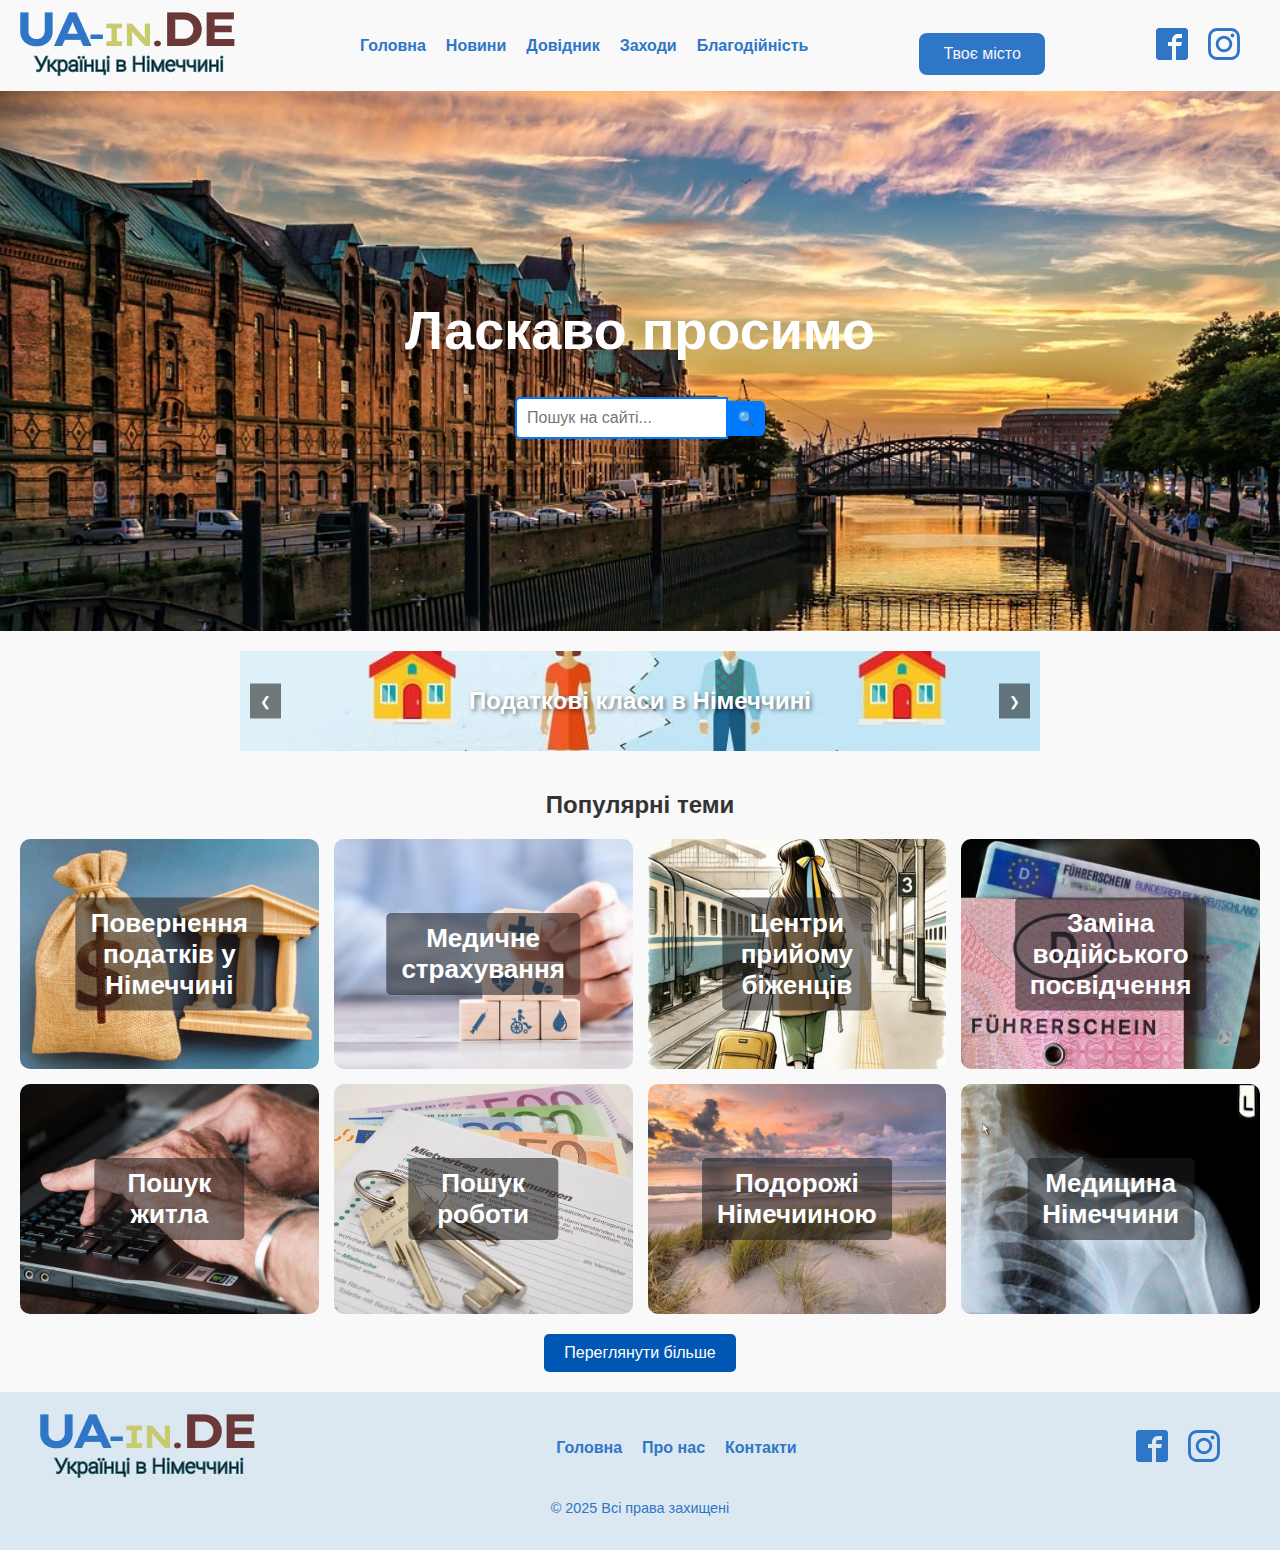
==== index.html @ 9ce5b5c3 "first commit" ====
<!DOCTYPE html>
<html lang="en">
  <head>
    <meta charset="UTF-8" />
    <meta name="viewport" content="width=device-width, initial-scale=1.0" />
    <title>ГОЛОВНА СТОРІНКА/Українці в Німеччині</title>
    <link rel="stylesheet" href="./src/styles/main.css" />
  </head>
  <body>
    <!-- Header -->
    <header class="header">
      <div class="header__container">
        <div>
          <a class="header__logo" href="/">
            <img src="./public/images/LOGO.png" alt="Логотип - ua-in.de" />
          </a>
        </div>

        <nav class="header__nav">
          <ul class="header__menu">
            <li>
              <a class="header__link" href="/index.html">Головна</a>
            </li>
            <li><a class="header__link" href="#">Новини</a></li>
            <li>
              <a class="header__link" href="src/pages/leistungen.html"
                >Довідник</a
              >
            </li>
            <li><a class="header__link" href="#">Заходи</a></li>
            <li><a class="header__link" href="#">Благодійність</a></li>
          </ul>
        </nav>
        <button class="hero__button" id="openModal">Твоє місто</button>
        <div class="header__icons">
          <a href="#">
            <svg class="header__icon">
              <use href="/public/icons/symbol-defs.svg#icon-facebook2"></use>
            </svg>
          </a>
          <a href="#">
            <svg class="header__icon">
              <use href="/public/icons/symbol-defs.svg#icon-instagram"></use>
            </svg>
          </a>
        </div>

        <!-- Бургер-кнопка -->
        <button class="header__burger-btn" type="button">
          <svg class="header__icon-burger-menu" width="30" height="30">
            <use href="/public/icons/symbol-defs.svg#icon-menu"></use>
          </svg>
        </button>
      </div>

      <!-- Мобільне меню (модальне вікно) -->
      <div class="mobile-menu">
        <button class="mobile-menu__close">&times;</button>
        <ul class="mobile-menu__list">
          <li>
            <a class="mobile-menu__link" href="./index.html">Головна</a>
          </li>
          <li><a class="mobile-menu__link" href="#">Новини</a></li>
          <li>
            <a class="mobile-menu__link" href="">Довідник</a>
          </li>
          <li><a class="mobile-menu__link" href="#">Заходи</a></li>
          <li><a class="mobile-menu__link" href="#">Біженці</a></li>
        </ul>
        <button class="hero__button" id="openModal">Твоє місто</button>
        <div class="mobile-menu__icons">
          <a href="#">
            <svg class="header__icon">
              <use href="./icons/symbol-defs.svg#icon-facebook2"></use>
            </svg>
          </a>
          <a href="#">
            <svg class="header__icon">
              <use href="./icons/symbol-defs.svg#icon-instagram"></use>
            </svg>
          </a>
        </div>
      </div>
    </header>

    <!-- Hero -->
    <section
      class="hero"
      style="background-image: url('./public/images/hamburg-3846525_1280.jpg')"
    >
      <div class="hero__content">
        <h1 class="hero__title">Ласкаво просимо</h1>
        <p class="hero__description"></p>

        <div class="search-container">
          <input
            type="text"
            id="searchInput"
            class="search-input"
            placeholder="Пошук на сайті..."
          />
          <button id="searchButton" class="search-button">🔍</button>
        </div>
      </div>
    </section>
    <!--  Стрічка новин -->
    <section class="news">
      <div class="slider">
        <button class="slider__button slider__button--prev" id="prevSlide">
          &#10094;
        </button>
        <div class="slider__wrapper">
          <div class="slider__track" id="sliderTrack">
            <div
              class="slider__item"
              style="background-image: url('public/images/steuerwechsel.jpg')"
            >
              <div class="slider__text">Податкові класи в Німеччині</div>
            </div>
            <div class="slider__item" style="background-image: url('img2.jpg')">
              <div class="slider__text">Центри прийому біженців</div>
            </div>
            <div class="slider__item" style="background-image: url('img3.jpg')">
              <div class="slider__text">Медичне страхування в Німеччині</div>
            </div>
            <div class="slider__item" style="background-image: url('img4.jpg')">
              <div class="slider__text">Пошук роботи</div>
            </div>
            <div class="slider__item" style="background-image: url('img5.jpg')">
              <div class="slider__text">Пошук помешкання</div>
            </div>
          </div>
        </div>
        <button class="slider__button slider__button--next" id="nextSlide">
          &#10095;
        </button>
      </div>
    </section>

    <!-- Top-tema -->
    <section class="topics">
      <h2>Популярні теми</h2>
      <div class="topics__grid">
        <div
          class="topic"
          style="background-image: url('public/images/steuerklasse.webp')"
        >
          <span class="topic__text">Повернення податків у Німеччині</span>
        </div>
        <div
          class="topic"
          style="background-image: url('public/images/Krankenversicherung.jpg')"
        >
          <span class="topic__text">Медичне страхування</span>
        </div>
        <div
          class="topic topic--hidden"
          style="background-image: url('public/images/flüchtlingen.jpg')"
        >
          <span class="topic__text">Центри прийому біженців</span>
        </div>
        <div
          class="topic topic--hidden"
          style="background-image: url('public/images/fürerschein.jpg')"
        >
          <span class="topic__text">Заміна водійського посвідчення</span>
        </div>
        <div
          class="topic topic--hidden"
          style="background-image: url('public/images/arbeitssuche.jpg')"
        >
          <span class="topic__text">Пошук житла</span>
        </div>
        <div
          class="topic topic--hidden"
          style="background-image: url('public/images/wohnungsuche.jpg')"
        >
          <span class="topic__text">Пошук роботи</span>
        </div>
        <div
          class="topic topic--hidden"
          style="background-image: url('public/images/reise\ deutscland.jpg')"
        >
          <span class="topic__text">Подорожі Німечииною</span>
        </div>
        <div
          class="topic topic--hidden"
          style="background-image: url('public/images/medicine.jpg')"
        >
          <span class="topic__text">Медицина Німеччини</span>
        </div>
      </div>
      <div class="topics__button-container">
        <a href="more-topics.html" class="topics__button">Переглянути більше</a>
      </div>
    </section>

    <!-- Footer -->
    <footer class="footer">
      <div class="footer__container">
        <div class="footer__logo">
          <a class="header__logo" href="/">
            <img src="./public/images/LOGO.png" alt="Логотип- ua-in.de" />
          </a>
        </div>
        <nav class="footer__nav">
          <ul>
            <li><a href="#">Головна</a></li>
            <li><a href="#">Про нас</a></li>
            <li><a href="#">Контакти</a></li>
          </ul>
        </nav>
        <div class="header__icons">
          <a href="#">
            <svg class="header__icon">
              <use href="./public/"></use>
            </svg>
          </a>
          <a href="#">
            <svg class="header__icon">
              <use href="/public/icons/symbol-defs.svg#icon-facebook2"></use>
            </svg>
          </a>
          <a href="#">
            <svg class="header__icon">
              <use href="/public/icons/symbol-defs.svg#icon-instagram"></use>
            </svg>
          </a>
        </div>
      </div>
      <div class="footer__bottom">
        <p>&copy; 2025 Всі права захищені</p>
      </div>
    </footer>

    <!-- ТВОЄ МІСТО -->
    <div class="modal" id="modal">
      <div class="modal__content">
        <span class="modal__close" id="closeModal">&times;</span>
        <h2>Вибери своє місто</h2>
        <ul class="modal__list">
          <li>
            <a href="src/pages/index.html" target="_blank">Дортмунд</a>
          </li>
          <li>
            <a
              href="https://de.wikipedia.org/wiki/D%C3%BCsseldorf"
              target="_blank"
              >Дюсельдорф</a
            >
          </li>
          <li>
            <a href="https://en.wikipedia.org/wiki/Berlin" target="_blank"
              >Берлін</a
            >
          </li>
          <li>
            <a href="https://en.wikipedia.org/wiki/Hamburg" target="_blank"
              >Гамбург</a
            >
          </li>
          <li>
            <a href="https://en.wikipedia.org/wiki/Munich" target="_blank"
              >Мюнхен</a
            >
          </li>
          <li>
            <a href="https://en.wikipedia.org/wiki/Cologne" target="_blank"
              >Кельн</a
            >
          </li>
          <li>
            <a href="https://en.wikipedia.org/wiki/Frankfurt" target="_blank"
              >Франкфурт</a
            >
          </li>
        </ul>
      </div>
    </div>
  </body>
  <script src="./src/scripts/burger.js"></script>
  <script src="./src/scripts/sity.js"></script>
  <script src="./src/scripts/news-slider.js"></script>
  <script src="./src/scripts/search.js"></script>
  <script src="./src/scripts/leistungen.js"></script>
</html>
---- src/styles/main.css ----
@charset "UTF-8";
.header__container {
  display: flex;
  flex-wrap: wrap;
  gap: 30px;
  max-width: 100%;
  justify-content: space-between;
  align-items: center;
  padding: 10px 20px;
}
.header__menu {
  display: flex;
  gap: 20px;
  list-style-type: none;
  padding: 0;
  margin: 0;
}
.header__link {
  transition: color 0.3s ease-in;
  color: #2f76c7;
  font-weight: 700;
  text-decoration: none;
}
.header__link:hover {
  color: black;
}
.header__icons {
  display: flex;
  gap: 20px;
  margin-right: 20px; /* Відступ справа */
}
.header__icon {
  width: 32px;
  height: 32px;
  font-weight: bold;
  fill: #2f76c7;
  transition: fill 0.3s ease-in;
  font-weight: 800;
}
.header__icon:hover {
  fill: rgb(0, 0, 0);
}
.header__burger-btn {
  display: none;
  background: none;
  border: none;
  cursor: pointer;
  margin-right: 20px;
}
@media screen and (max-width: 900px) {
  .header .header__icons {
    display: none;
  }
}
@media screen and (max-width: 600px) {
  .header .header__menu {
    display: none;
  }
  .header .header__burger-btn {
    display: block;
    fill: #2f76c7;
  }
}

.mobile-menu {
  position: fixed;
  top: 0;
  left: 0;
  width: 100%;
  height: 100vh;
  background: rgba(0, 0, 0, 0.8);
  display: flex;
  flex-direction: column;
  justify-content: center;
  align-items: center;
  gap: 20px;
  opacity: 0;
  visibility: hidden;
  transform: translateY(-100%);
  transition: opacity 0.3s ease, transform 0.3s ease, visibility 0.3s;
}

.mobile-menu.active {
  opacity: 1;
  visibility: visible;
  transform: translateY(0);
}

.mobile-menu__close {
  position: absolute;
  top: 15px;
  right: 20px;
  background: none;
  border: none;
  font-size: 30px;
  color: white;
  cursor: pointer;
}

.mobile-menu__list {
  list-style: none;
  padding: 0;
  margin: 0;
}

.mobile-menu__link {
  color: white;
  font-size: 24px;
  text-decoration: none;
}

.mobile-menu__icons {
  display: flex;
  gap: 20px;
}

.hero {
  display: flex;
  align-items: center;
  justify-content: center;
  height: 60vh;
  background-image: url(/media/hamburg-3846525_1280.jpg);
  background-image: linear-gradient(-22px 22px 77px 25px black);
  background-size: cover;
  background-repeat: no-repeat;
  background-attachment: fixed;
  margin-bottom: 20px;
  color: white;
  text-align: center;
}
.hero__title {
  font-size: 54px;
  text-shadow: gray;
  font-weight: 700;
}
.hero__button {
  margin-top: 1rem;
  padding: 0.75rem 1.5rem;
  background-color: #2f76c7;
  color: #f8f5f5;
  border: none;
  border-radius: 8px;
  font-size: 1rem;
  cursor: pointer;
  transition: background 0.3s;
}
.hero__button:hover {
  background-color: #0056b3;
}

.modal {
  display: none;
  position: fixed;
  top: 0;
  left: 0;
  width: 100%;
  height: 100%;
  background: rgba(0, 0, 0, 0.5);
  align-items: center;
  justify-content: center;
}
.modal__content {
  background: white;
  padding: 20px;
  border-radius: 8px;
  text-align: center;
  position: relative;
}
.modal__close {
  position: absolute;
  top: 10px;
  right: 20px;
  font-size: 24px;
  cursor: pointer;
}
.modal__list {
  list-style: none;
  padding: 0;
}
.modal__list li {
  margin: 10px 0;
}
.modal__list a {
  text-decoration: none;
  color: #007bff;
}
.modal__list a:hover {
  text-decoration: underline;
}

.footer {
  background-color: #dbe8f1;
  color: white;
  padding: 20px 0;
  text-align: center;
  background-image: -moz-linear-gradient(#7f8397, #comments);
}
.footer__container {
  display: flex;
  justify-content: space-between;
  align-items: center;
  flex-wrap: wrap;
  max-width: 1200px;
  margin: 0 auto;
  padding: 0 20px;
}
.footer__logo {
  font-size: 1.5rem;
  font-weight: bold;
}
.footer__nav ul {
  list-style: none;
  padding: 0;
  display: flex;
  gap: 20px;
  font-weight: 700;
}
.footer__nav a {
  color: #185aa6;
  text-decoration: none;
  transition: color 0.3s ease-in;
  color: #2f76c7;
}
.footer__nav a:hover {
  color: #000000;
}
.footer__social {
  display: flex;
  gap: 15px;
}
.footer__social-link {
  color: #2f76c7;
  text-decoration: none;
  transition: color 0.3s;
}
.footer__bottom {
  margin-top: 15px;
  font-size: 0.9rem;
  color: #2f76c7;
}
@media (max-width: 1024px) {
  .footer .footer__container {
    flex-direction: column;
    align-items: center;
  }
  .footer .footer__logo {
    margin-bottom: 20px;
  }
  .footer .footer__nav ul {
    flex-direction: column;
    gap: 10px;
  }
  .footer .footer__social {
    margin-top: 20px;
  }
}
@media (max-width: 768px) {
  .footer .footer__container {
    padding: 0 15px;
  }
  .footer .footer__logo {
    font-size: 1.2rem;
  }
  .footer .footer__nav ul {
    gap: 15px;
  }
  .footer .footer__bottom {
    font-size: 0.8rem;
    color: #2f76c7;
  }
}
@media (max-width: 480px) {
  .footer .footer__logo {
    font-size: 1rem;
  }
  .footer .footer__nav ul {
    gap: 10px;
  }
  .footer .footer__bottom {
    font-size: 0.7rem;
    color: #2f76c7;
  }
}

.slider {
  position: relative;
  overflow: hidden;
  width: 100%;
  max-width: 800px;
  margin: auto;
}

.slider__wrapper {
  display: flex;
  width: 100%;
  overflow: hidden;
}

.slider__track {
  display: flex;
  transition: transform 0.5s ease-in-out;
  width: 100%;
}

.slider__item {
  min-width: 100%;
  height: 100px;
  background-size: cover;
  background-position: center;
  display: flex;
  align-items: center;
  justify-content: center;
  color: white;
  font-size: 24px;
  font-weight: bold;
  text-shadow: 2px 2px 4px rgba(0, 0, 0, 0.5);
}

.slider__button {
  position: absolute;
  top: 50%;
  transform: translateY(-50%);
  background: rgba(0, 0, 0, 0.5);
  color: white;
  border: none;
  padding: 10px;
  cursor: pointer;
}

.slider__button--prev {
  left: 10px;
}

.slider__button--next {
  right: 10px;
}

.topics {
  padding: 20px;
  text-align: center;
}

.topics__grid {
  display: grid;
  grid-template-columns: repeat(4, 1fr);
  gap: 15px;
}

.topic {
  background-size: cover;
  background-position: center;
  background-repeat: no-repeat;
  color: white;
  text-align: center;
  padding: 40px;
  height: 150px;
  border-radius: 10px;
  position: relative;
  display: flex;
  align-items: center;
  justify-content: center;
  transition: transform 0.3s ease-in-out;
  cursor: pointer;
}

.topic__text {
  background: rgba(31, 29, 29, 0.552);
  padding: 10px 15px;
  border-radius: 5px;
  font-size: 26px;
  font-weight: bold;
  position: absolute;
  top: 50%;
  left: 50%;
  transform: translate(-50%, -50%);
}

.topic:hover {
  transform: scale(1.05);
}

.topics__button-container {
  margin-top: 20px;
  text-align: center;
}

.topics__button {
  background: #0056b3;
  color: white;
  padding: 10px 20px;
  border-radius: 5px;
  text-decoration: none;
  display: inline-block;
  transition: background 0.3s;
}

.topics__button:hover {
  background: #003d80;
}

@media (max-width: 1024px) {
  .topics__grid {
    grid-template-columns: repeat(2, 1fr);
  }
  .topic--hidden:nth-child(n+5) {
    display: none;
  }
}
@media (max-width: 600px) {
  .topics__grid {
    grid-template-columns: repeat(1, 1fr);
  }
  .topic--hidden:nth-child(n+3) {
    display: none;
  }
}
body {
  font-family: Arial, sans-serif;
  background-color: #f9f9f9;
  color: #2f76c7;
  text-align: center;
}

.container {
  max-width: 600px;
  margin: auto;
  background: white;
  padding: 20px;
  border-radius: 10px;
  box-shadow: 0 0 10px rgba(0, 0, 0, 0.1);
}

.filters {
  margin-bottom: 20px;
}

select {
  padding: 10px;
  margin: 5px;
  font-size: 16px;
  border: 2px solid #2f76c7;
  border-radius: 5px;
  color: #6b3838;
}

.service-list {
  list-style: none;
  padding: 0;
}
.service-list li {
  padding: 10px;
  background: #2f76c7;
  color: white;
  margin: 5px 0;
  border-radius: 5px;
  cursor: pointer;
  transition: 0.3s;
}
.service-list li:hover {
  background: #6b3838;
}
.service-list li .company-info {
  display: none;
  background: white;
  color: black;
  padding: 10px;
  margin-top: 5px;
  border-radius: 5px;
  border: 1px solid #2f76c7;
}

.search-container {
  display: flex;
  align-items: center;
  justify-content: center;
  margin: 20px auto;
  width: 100%;
  max-width: 250px;
}

.search-input {
  width: 100%;
  padding: 10px;
  font-size: 16px;
  border: 2px solid #007bff;
  border-radius: 5px 0 0 5px;
  outline: none;
}

.search-button {
  padding: 10px;
  background-color: #007bff;
  color: white;
  border: none;
  cursor: pointer;
  border-radius: 0 5px 5px 0;
}

.search-button:hover {
  background-color: #0056b3;
}

body {
  color: #333;
  font-family: Arial, sans-serif;
  margin: 0;
  padding: 0;
}/*# sourceMappingURL=main.css.map */
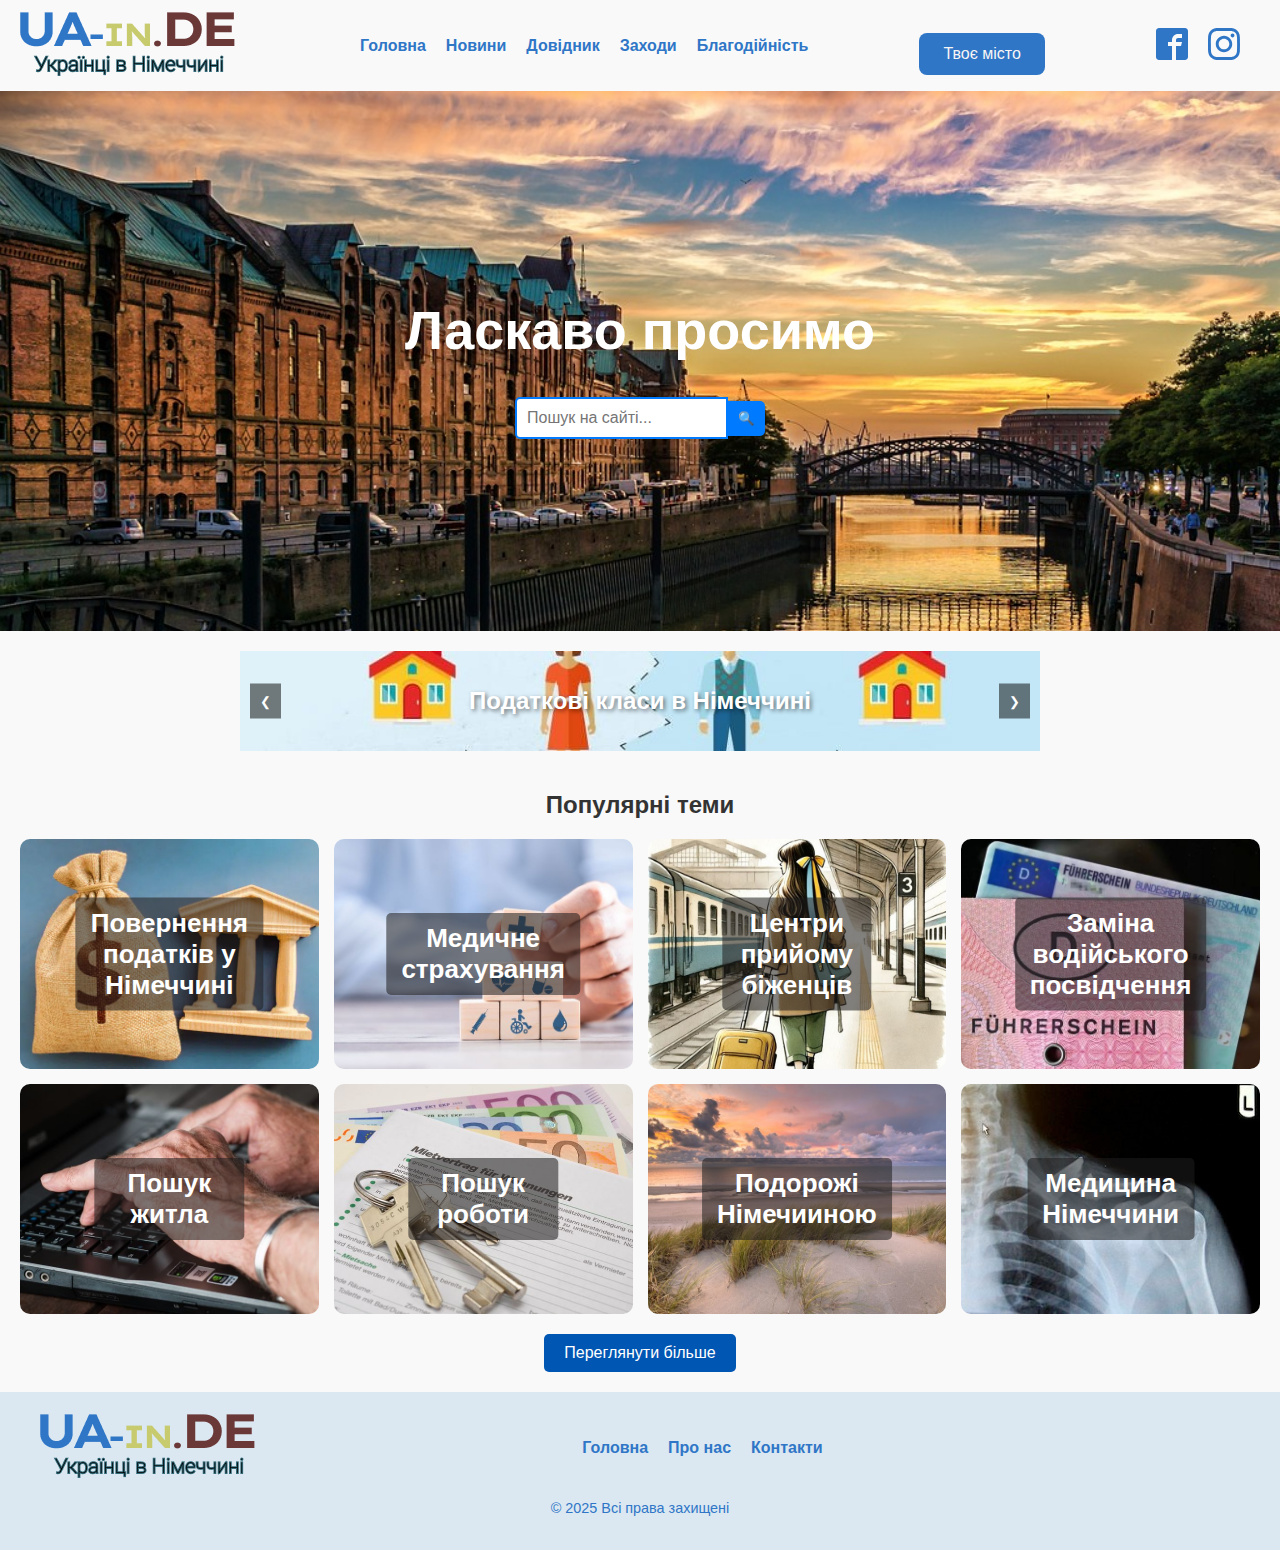
==== commit a57eba5d: "2 commit" ====
--- a/index.html
+++ b/index.html
@@ -48,7 +48,7 @@
         <!-- Бургер-кнопка -->
         <button class="header__burger-btn" type="button">
           <svg class="header__icon-burger-menu" width="30" height="30">
-            <use href="/public/icons/symbol-defs.svg#icon-menu"></use>
+            <use href="./public/icons/defs.svg#icon-menu"></use>
           </svg>
         </button>
       </div>
@@ -213,17 +213,12 @@
         <div class="header__icons">
           <a href="#">
             <svg class="header__icon">
-              <use href="./public/"></use>
-            </svg>
-          </a>
-          <a href="#">
-            <svg class="header__icon">
-              <use href="/public/icons/symbol-defs.svg#icon-facebook2"></use>
-            </svg>
-          </a>
-          <a href="#">
-            <svg class="header__icon">
-              <use href="/public/icons/symbol-defs.svg#icon-instagram"></use>
+              <use href="./public/icons/defs.svg#icon-facebook2"></use>
+            </svg>
+          </a>
+          <a href="#">
+            <svg class="header__icon">
+              <use href="./public/icons/defs.svg#icon-instagram"></use>
             </svg>
           </a>
         </div>
